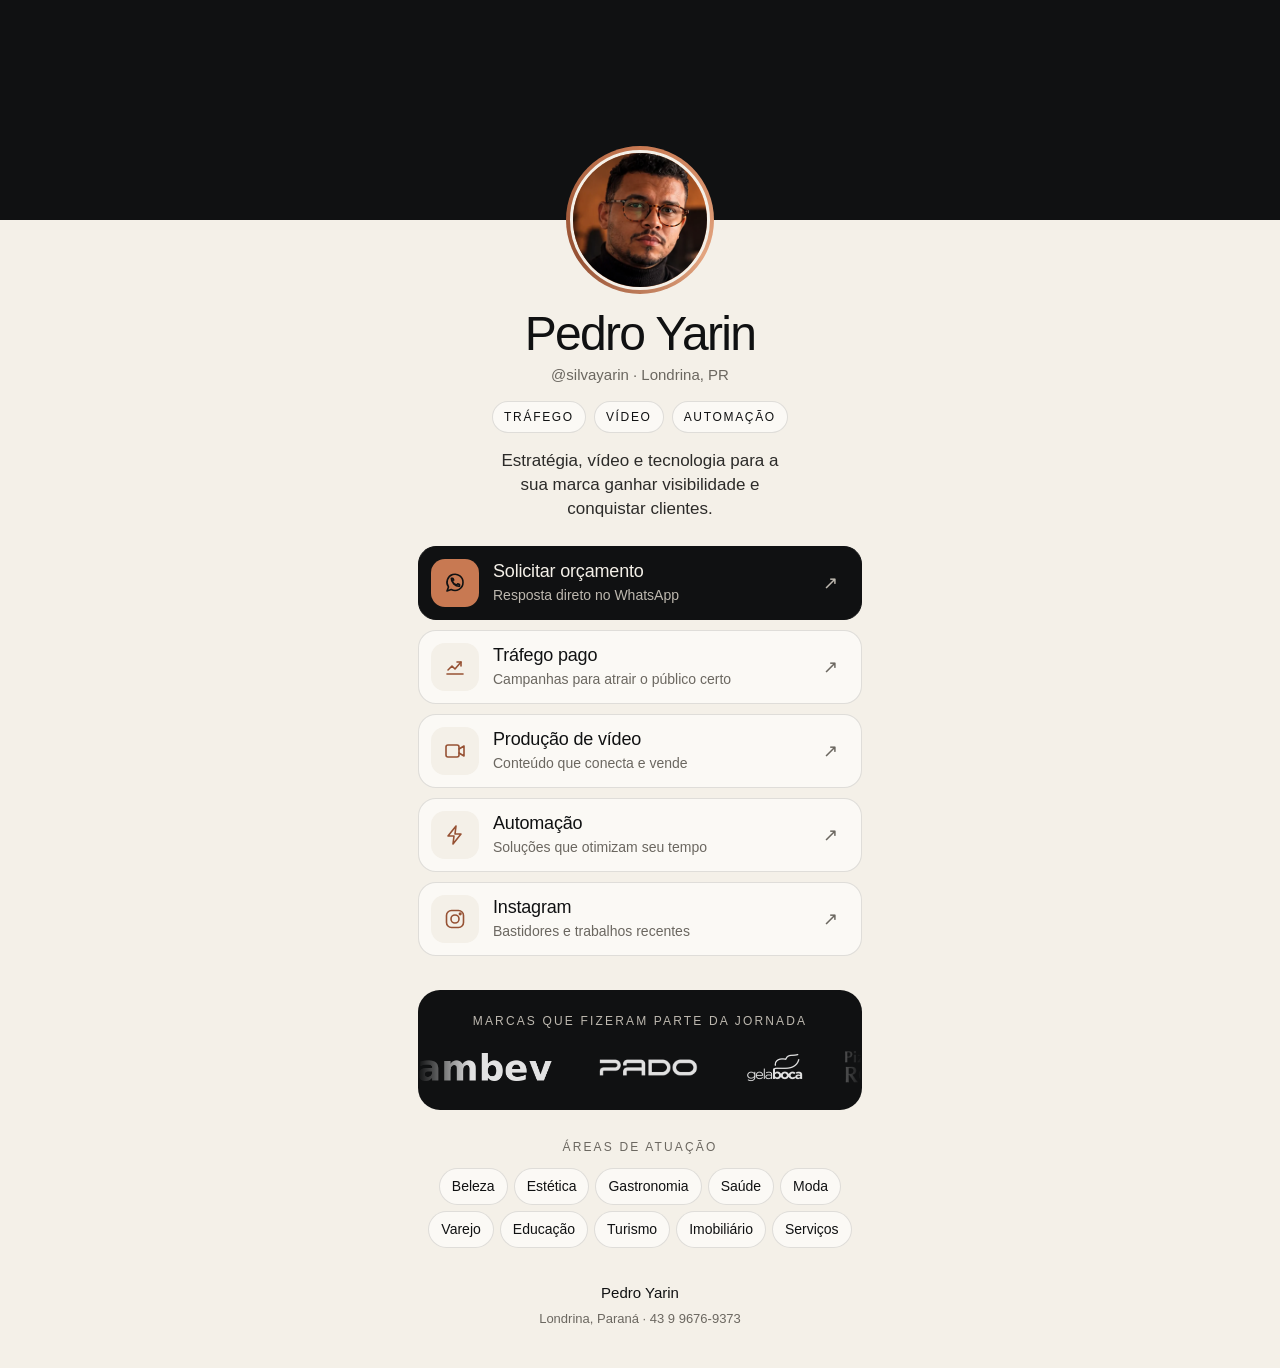
==== v2/index.html @ 9c3646ff "Create index.html" ====
<!DOCTYPE html>
<html lang="pt-BR">
<head>
<meta charset="utf-8">
<meta name="viewport" content="width=device-width, initial-scale=1, viewport-fit=cover">
<title>Pedro Yarin · Tráfego, vídeo e automação</title>
<meta name="description" content="Estratégia, vídeo e tecnologia para a sua marca ganhar visibilidade e conquistar clientes. Londrina, PR.">
<meta property="og:type" content="website">
<meta property="og:title" content="Pedro Yarin · Tráfego, vídeo e automação">
<meta property="og:description" content="Estratégia, vídeo e tecnologia para a sua marca ganhar visibilidade e conquistar clientes.">
<meta property="og:image" content="https://yarin-five.vercel.app/assets/pedro-capa-horizontal.webp">
<meta name="twitter:card" content="summary_large_image">
<meta name="theme-color" content="#F4F0E8">
<style>
/* VOICE: Pedro, direto e próximo — quem chegou pela bio quer um botão, não um texto.
   IDEA: link na bio feito como um cartão de papel: rosto, uma frase e caminhos grandes de tocar.
   PICTURE: retrato redondo com anel de cobre e a dobra de cobre como faixa no topo.
   COLOUR and TYPE: papel #F4F0E8 de fundo, grafite #101112, cobre #C87952; Nimbus Sans.
   LAYOUT: coluna estreita centrada (máx. 480px), botões empilhados, tudo em menos de duas telas. */
@font-face{font-family:"Nimbus";src:url(https://wake-painel.vercel.app/assets/nimbus.woff) format("woff");font-display:swap}
:root{--g:#101112;--p:#F4F0E8;--b:#fbf9f5;--c:#C87952;--ct:#965133;--m:#6b6760;--ln:rgba(16,17,18,.12)}
*{box-sizing:border-box;min-width:0}
html{-webkit-text-size-adjust:100%}
body{margin:0;background:var(--p);color:var(--g);font:16px/1.5 "Nimbus","Helvetica Neue",Helvetica,Arial,sans-serif;-webkit-font-smoothing:antialiased;overflow-x:clip}
a{color:inherit;text-decoration:none}
h1,h2,p{margin:0;font-weight:400}
.capa{height:150px;background:#101112 url(https://wake-agencia.vercel.app/assets/copper-fold.webp) center 40%/cover}
.col{max-width:480px;margin:0 auto;padding:0 18px calc(40px + env(safe-area-inset-bottom))}
/* perfil */
.perfil{text-align:center;margin-top:-62px}
.foto{width:124px;height:124px;border-radius:50%;padding:4px;background:conic-gradient(var(--c),#e3a47f,var(--ct),var(--c));margin:0 auto;display:block}
.foto img{width:100%;height:100%;border-radius:50%;object-fit:cover;object-position:50% 22%;border:3px solid var(--p);display:block}
.perfil h1{font-size:40px;line-height:1;letter-spacing:-.035em;margin-top:16px}
.arroba{display:inline-block;margin-top:6px;color:var(--m);font-size:15px}
.papeis{display:flex;justify-content:center;gap:8px;margin-top:14px;flex-wrap:wrap}
.papeis span{font-size:12px;letter-spacing:.14em;text-transform:uppercase;border:1px solid var(--ln);border-radius:99px;padding:6px 11px;background:var(--b)}
.perfil p{font-size:17px;line-height:1.4;margin:16px auto 0;max-width:32ch;color:#2c2b29}
/* links */
.links{display:grid;gap:10px;margin-top:26px}
.lk{display:grid;grid-template-columns:48px 1fr 22px;gap:14px;align-items:center;background:var(--b);border:1px solid var(--ln);border-radius:18px;padding:12px 16px 12px 12px;min-height:72px;transition:transform .15s,border-color .15s,background .15s}
.lk:hover{transform:translateY(-2px);border-color:var(--c)}
.lk:active{transform:scale(.99)}
.lk .ic{width:48px;height:48px;border-radius:14px;background:var(--p);display:grid;place-items:center;color:var(--ct)}
.lk .ic svg{width:24px;height:24px}
.lk b{display:block;font-weight:400;font-size:18px;line-height:1.15;letter-spacing:-.01em}
.lk small{display:block;color:var(--m);font-size:14px;margin-top:3px}
.lk .seta{color:var(--m);font-size:18px}
.lk.pri{background:var(--g);color:var(--p);border-color:var(--g)}
.lk.pri .ic{background:var(--c);color:var(--g)}
.lk.pri small,.lk.pri .seta{color:#bdb8af}
.lk.pri:hover{background:#1d1e20}
/* marcas */
.marcas{margin-top:34px;background:var(--g);color:var(--p);border-radius:22px;padding:22px 0 24px;overflow:hidden}
.marcas .t{font-size:12px;letter-spacing:.18em;text-transform:uppercase;color:#bdb8af;text-align:center;margin-bottom:18px}
.rail{overflow:hidden;-webkit-mask-image:linear-gradient(90deg,transparent,#000 12%,#000 88%,transparent);mask-image:linear-gradient(90deg,transparent,#000 12%,#000 88%,transparent)}
.trk{display:flex;align-items:center;gap:40px;width:max-content;animation:roda 38s linear infinite}
.trk img{display:block;flex:none;height:var(--h);filter:brightness(0) invert(1);opacity:.88}
@keyframes roda{to{transform:translateX(-50%)}}
/* segmentos */
.seg{margin-top:28px;text-align:center}
.seg .t{font-size:12px;letter-spacing:.18em;text-transform:uppercase;color:var(--m)}
.seg div{display:flex;flex-wrap:wrap;justify-content:center;gap:6px;margin-top:12px}
.seg span{font-size:14px;padding:7px 12px;border-radius:99px;background:var(--b);border:1px solid var(--ln)}
footer{text-align:center;margin-top:34px;font-size:13px;color:var(--m)}
footer b{display:block;font-weight:400;color:var(--g);font-size:15px;margin-bottom:4px}
:focus-visible{outline:2px solid var(--c);outline-offset:3px}
@media (min-width:700px){.capa{height:220px}.perfil{margin-top:-74px}.foto{width:148px;height:148px}.perfil h1{font-size:48px}}
@media (prefers-reduced-motion:reduce){.trk{animation:none}.lk{transition:none}}
</style>
</head>
<body>
<div class="capa" role="img" aria-label="Dobra de cobre"></div>
<div class="col">
  <section class="perfil">
    <span class="foto"><img src="/assets/pedro.webp" alt="Pedro Yarin" width="589" height="700"></span>
    <h1>Pedro Yarin</h1>
    <a class="arroba" href="https://www.instagram.com/silvayarin/" target="_blank" rel="noopener">@silvayarin · Londrina, PR</a>
    <div class="papeis"><span>Tráfego</span><span>Vídeo</span><span>Automação</span></div>
    <p>Estratégia, vídeo e tecnologia para a sua marca ganhar visibilidade e conquistar clientes.</p>
  </section>

  <nav class="links" aria-label="Links">
    <a class="lk pri" href="https://wa.me/5543996769373?text=Ol%C3%A1%2C%20Pedro%21%20Vim%20pelo%20Instagram%20e%20quero%20um%20or%C3%A7amento." target="_blank" rel="noopener">
      <span class="ic"><svg viewBox="0 0 24 24" fill="none" stroke="currentColor" stroke-width="1.6" stroke-linecap="round" stroke-linejoin="round" aria-hidden="true"><path d="M20 11.5a8 8 0 01-11.8 7L4 20l1.5-4.1A8 8 0 1120 11.5z"/><path d="M9 9.5c.5 2 2 3.5 4.5 4.5l1.2-1.2 1.8.8v1.6c-4 .4-8.6-4-8.2-8h1.6l.8 1.8z"/></svg></span>
      <span><b>Solicitar orçamento</b><small>Resposta direto no WhatsApp</small></span><span class="seta" aria-hidden="true">↗</span></a>
    <a class="lk" href="https://wa.me/5543996769373?text=Ol%C3%A1%2C%20Pedro%21%20Quero%20saber%20mais%20sobre%20Gest%C3%A3o%20de%20Tr%C3%A1fego" target="_blank" rel="noopener">
      <span class="ic"><svg viewBox="0 0 24 24" fill="none" stroke="currentColor" stroke-width="1.6" stroke-linecap="round" stroke-linejoin="round" aria-hidden="true"><path d="M4 19h16"/><path d="M5 15l4-4 3 3 6-7"/><path d="M14 7h4v4"/></svg></span>
      <span><b>Tráfego pago</b><small>Campanhas para atrair o público certo</small></span><span class="seta" aria-hidden="true">↗</span></a>
    <a class="lk" href="https://wa.me/5543996769373?text=Ol%C3%A1%2C%20Pedro%21%20Quero%20saber%20mais%20sobre%20Produ%C3%A7%C3%A3o%20de%20V%C3%ADdeos%20Profissionais" target="_blank" rel="noopener">
      <span class="ic"><svg viewBox="0 0 24 24" fill="none" stroke="currentColor" stroke-width="1.6" stroke-linecap="round" stroke-linejoin="round" aria-hidden="true"><rect x="3" y="6" width="13" height="12" rx="2"/><path d="M16 10l5-3v10l-5-3"/></svg></span>
      <span><b>Produção de vídeo</b><small>Conteúdo que conecta e vende</small></span><span class="seta" aria-hidden="true">↗</span></a>
    <a class="lk" href="https://wa.me/5543996769373?text=Ol%C3%A1%2C%20Pedro%21%20Quero%20saber%20mais%20sobre%20Tecnologia%20%2F%20Automa%C3%A7%C3%A3o" target="_blank" rel="noopener">
      <span class="ic"><svg viewBox="0 0 24 24" fill="none" stroke="currentColor" stroke-width="1.6" stroke-linecap="round" stroke-linejoin="round" aria-hidden="true"><path d="M13 3L5 13h6l-1 8 8-10h-6z"/></svg></span>
      <span><b>Automação</b><small>Soluções que otimizam seu tempo</small></span><span class="seta" aria-hidden="true">↗</span></a>
    <a class="lk" href="https://www.instagram.com/silvayarin/" target="_blank" rel="noopener">
      <span class="ic"><svg viewBox="0 0 24 24" fill="none" stroke="currentColor" stroke-width="1.6" stroke-linecap="round" stroke-linejoin="round" aria-hidden="true"><rect x="3.5" y="3.5" width="17" height="17" rx="5"/><circle cx="12" cy="12" r="4"/><circle cx="17.2" cy="6.8" r=".8" fill="currentColor"/></svg></span>
      <span><b>Instagram</b><small>Bastidores e trabalhos recentes</small></span><span class="seta" aria-hidden="true">↗</span></a>
  </nav>

  <section class="marcas">
    <div class="t">Marcas que fizeram parte da jornada</div>
    <div class="rail"><div class="trk" id="logos"></div></div>
  </section>

  <section class="seg">
    <div class="t">Áreas de atuação</div>
    <div><span>Beleza</span><span>Estética</span><span>Gastronomia</span><span>Saúde</span><span>Moda</span><span>Varejo</span><span>Educação</span><span>Turismo</span><span>Imobiliário</span><span>Serviços</span></div>
  </section>

  <footer><b>Pedro Yarin</b>Londrina, Paraná · 43 9 9676-9373</footer>
</div>
<script>
{
  const marcas = [['ambev','Ambev',28],['pado','Pado',38],['gelaboca','Gelaboca',30],['roma','Roma',32],['adr','ADR',30],['zinco','Zinco',28],['live-colours','Live Colours',30],['mor-salon','MŌR Salon',36],['londrina-norte-shopping','Londrina Norte Shopping',36],['aurora-shopping','Aurora Shopping',36],['agrobar','Agrobar',30],['agroplay','Agroplay',28],['schwarzkopf','Schwarzkopf',30],['folks','Folks',30]];
  const um = marcas.map(([f, n, h]) => `<img src="/assets/${f}.webp" alt="${n}" style="--h:${h}px" loading="lazy">`).join('');
  document.getElementById('logos').innerHTML = um + um.replace(/alt="[^"]*"/g, 'alt=""');
}
</script>
</body>
</html>
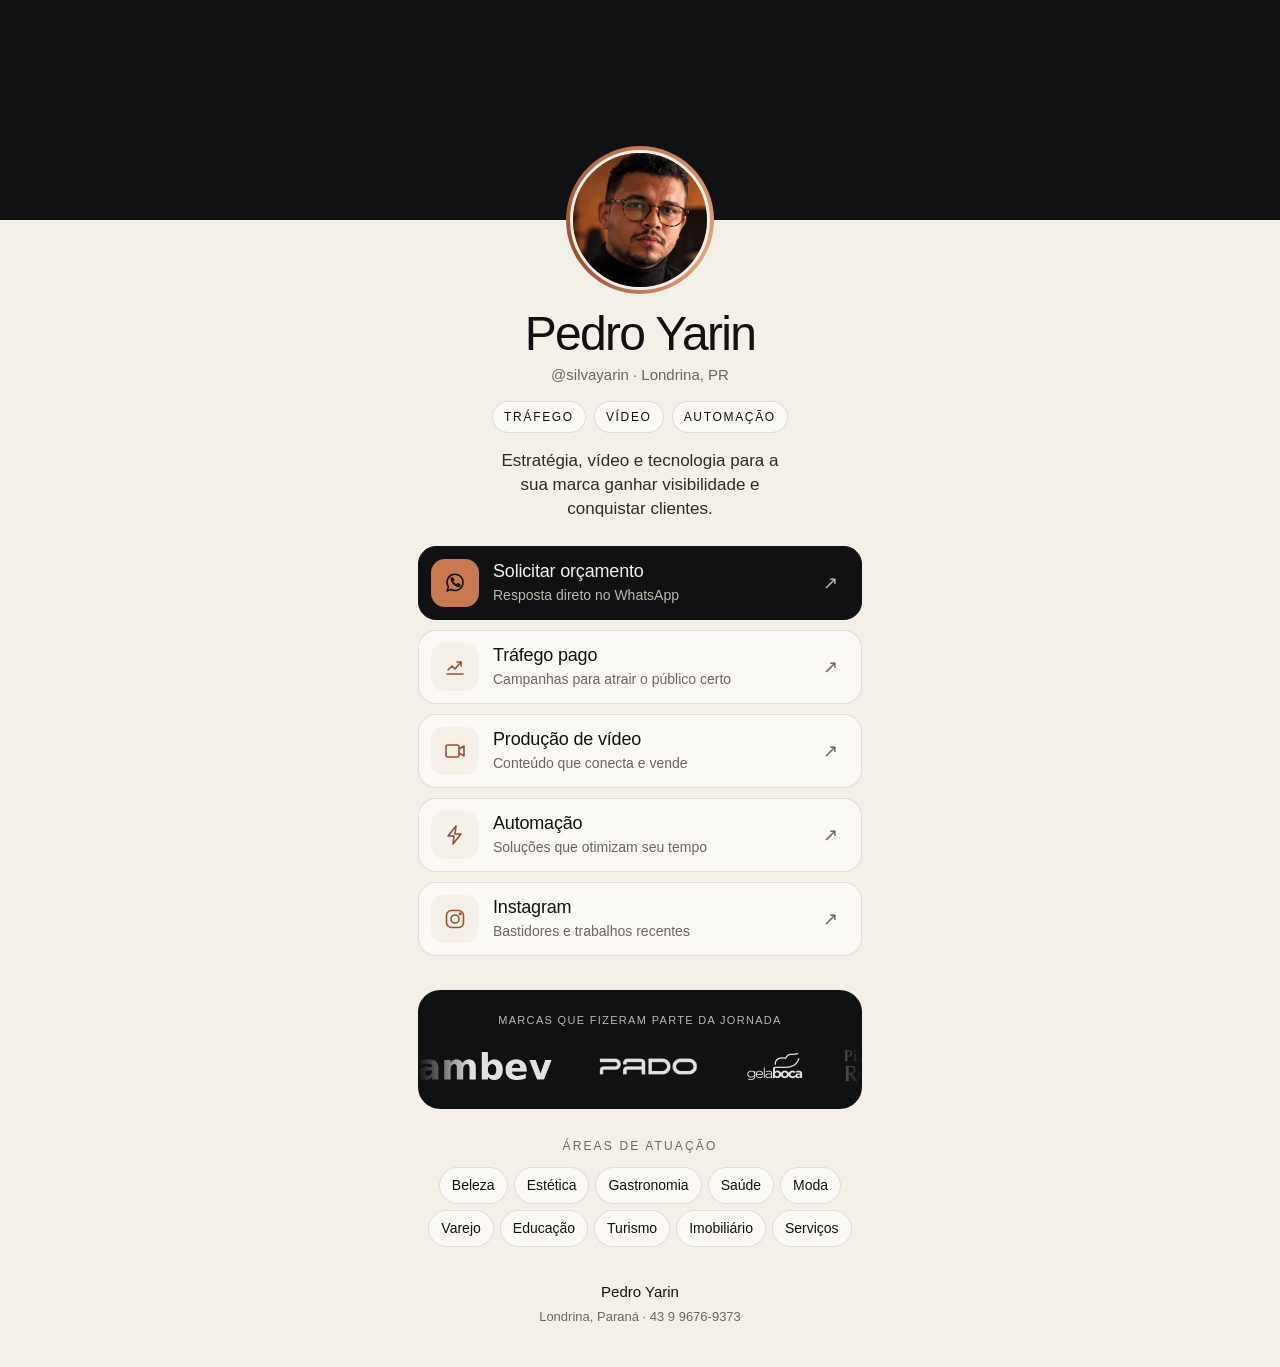
==== commit d1f1db62: "Update index.html" ====
--- a/v2/index.html
+++ b/v2/index.html
@@ -51,7 +51,7 @@
 .lk.pri:hover{background:#1d1e20}
 /* marcas */
 .marcas{margin-top:34px;background:var(--g);color:var(--p);border-radius:22px;padding:22px 0 24px;overflow:hidden}
-.marcas .t{font-size:12px;letter-spacing:.18em;text-transform:uppercase;color:#bdb8af;text-align:center;margin-bottom:18px}
+.marcas .t{padding:0 16px;font-size:11px;letter-spacing:.12em;text-transform:uppercase;color:#bdb8af;text-align:center;margin-bottom:18px}
 .rail{overflow:hidden;-webkit-mask-image:linear-gradient(90deg,transparent,#000 12%,#000 88%,transparent);mask-image:linear-gradient(90deg,transparent,#000 12%,#000 88%,transparent)}
 .trk{display:flex;align-items:center;gap:40px;width:max-content;animation:roda 38s linear infinite}
 .trk img{display:block;flex:none;height:var(--h);filter:brightness(0) invert(1);opacity:.88}
